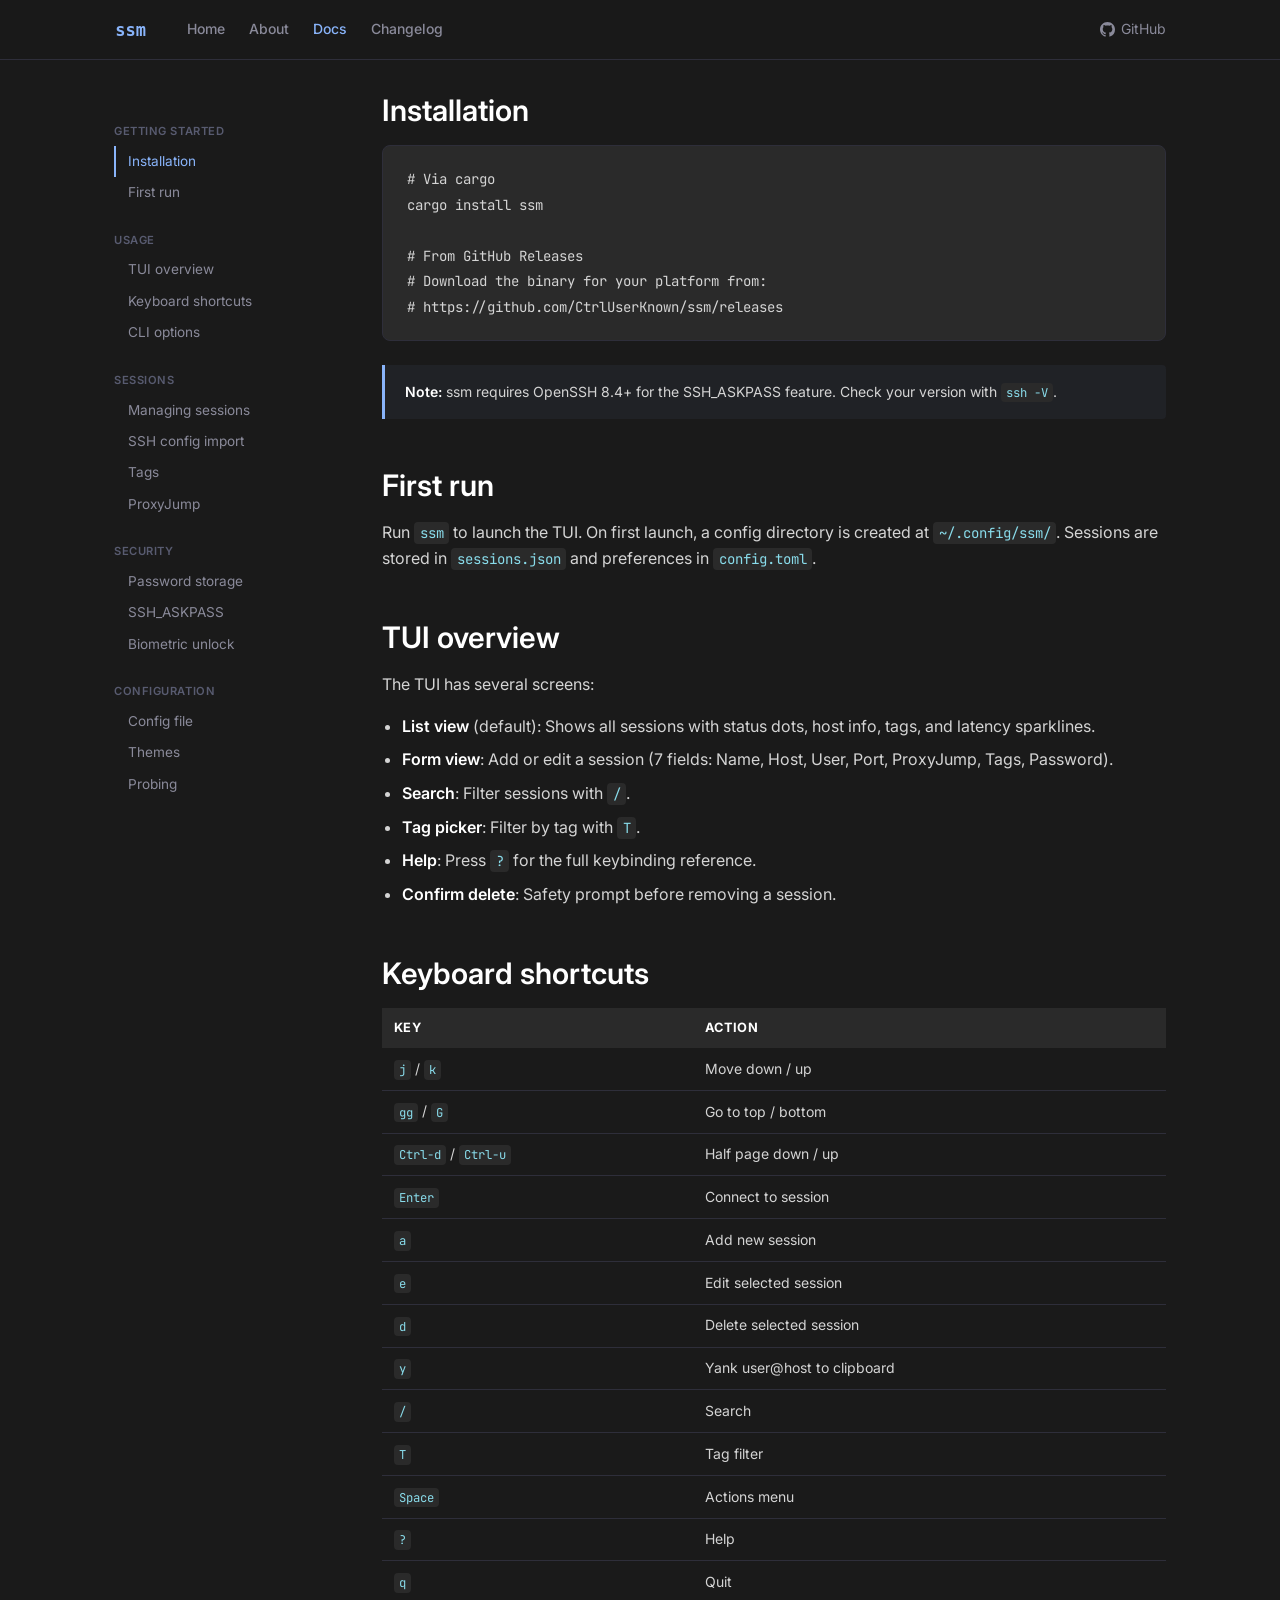
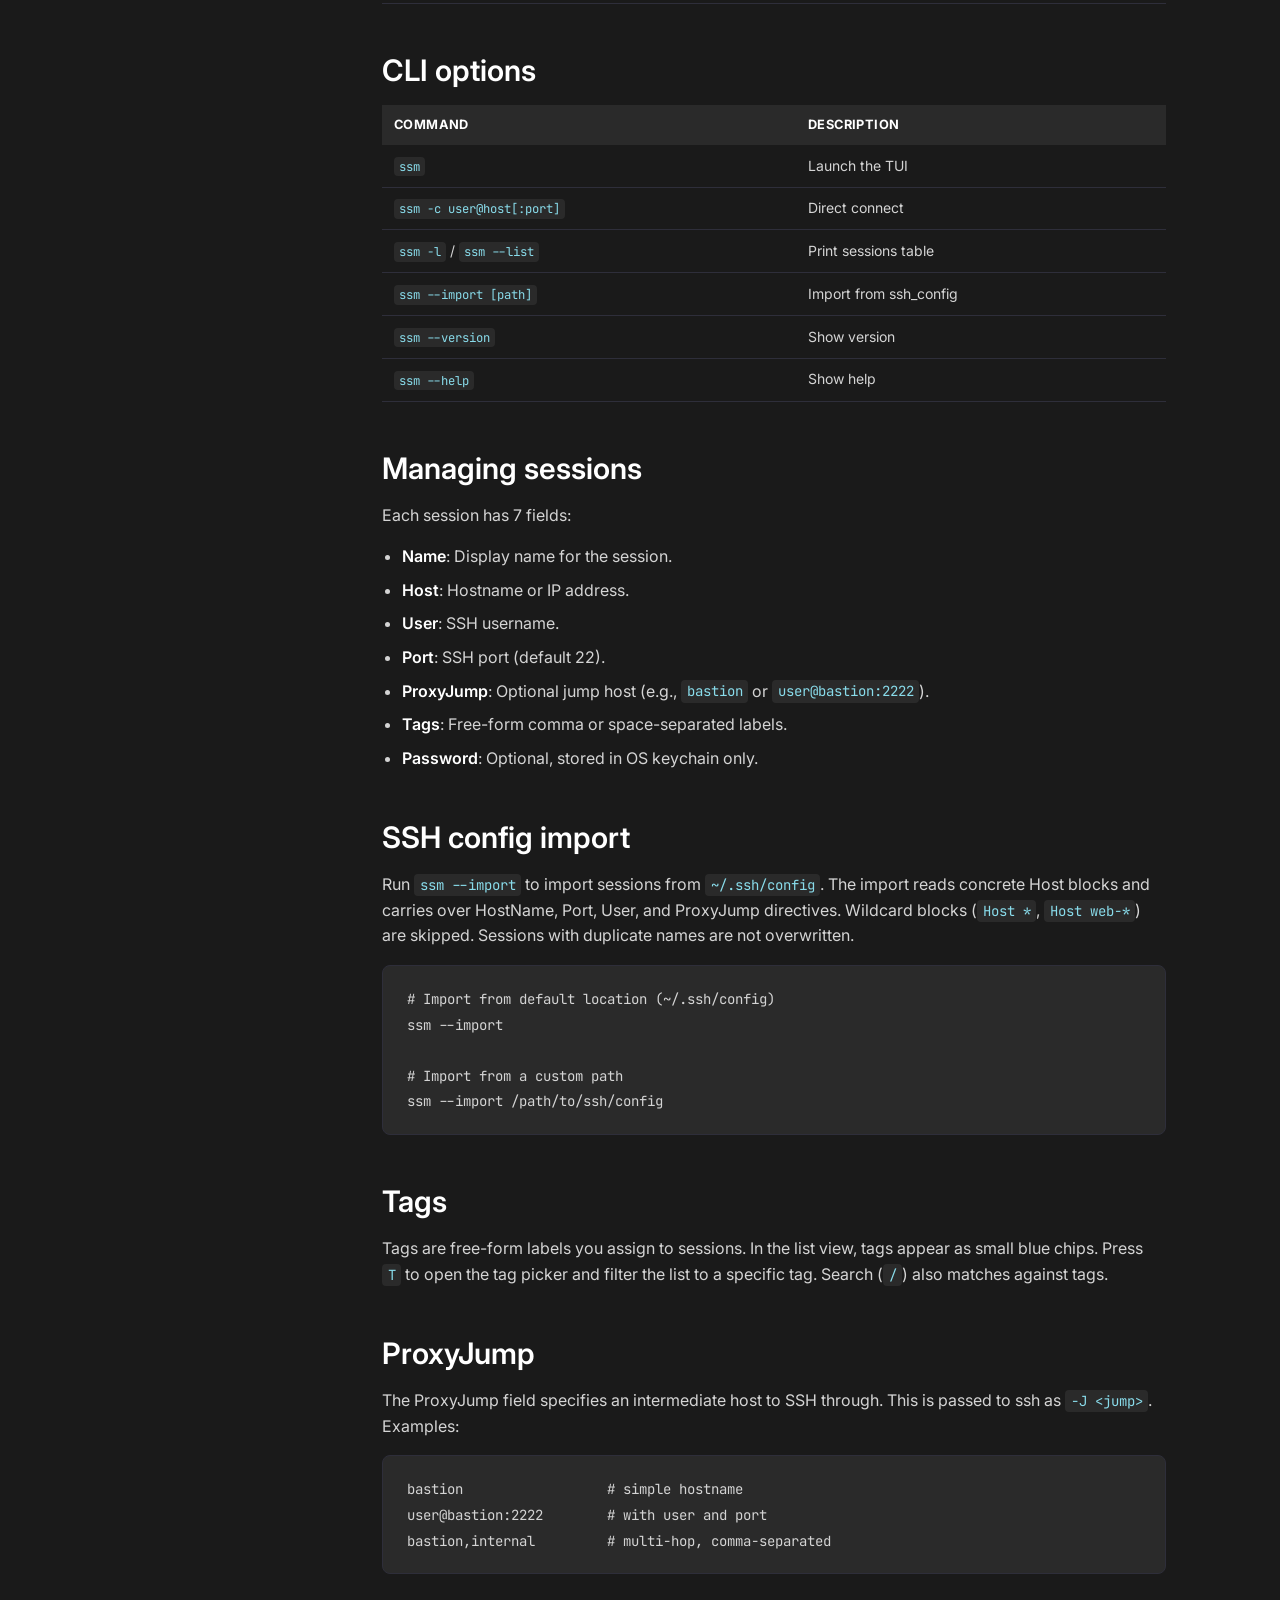
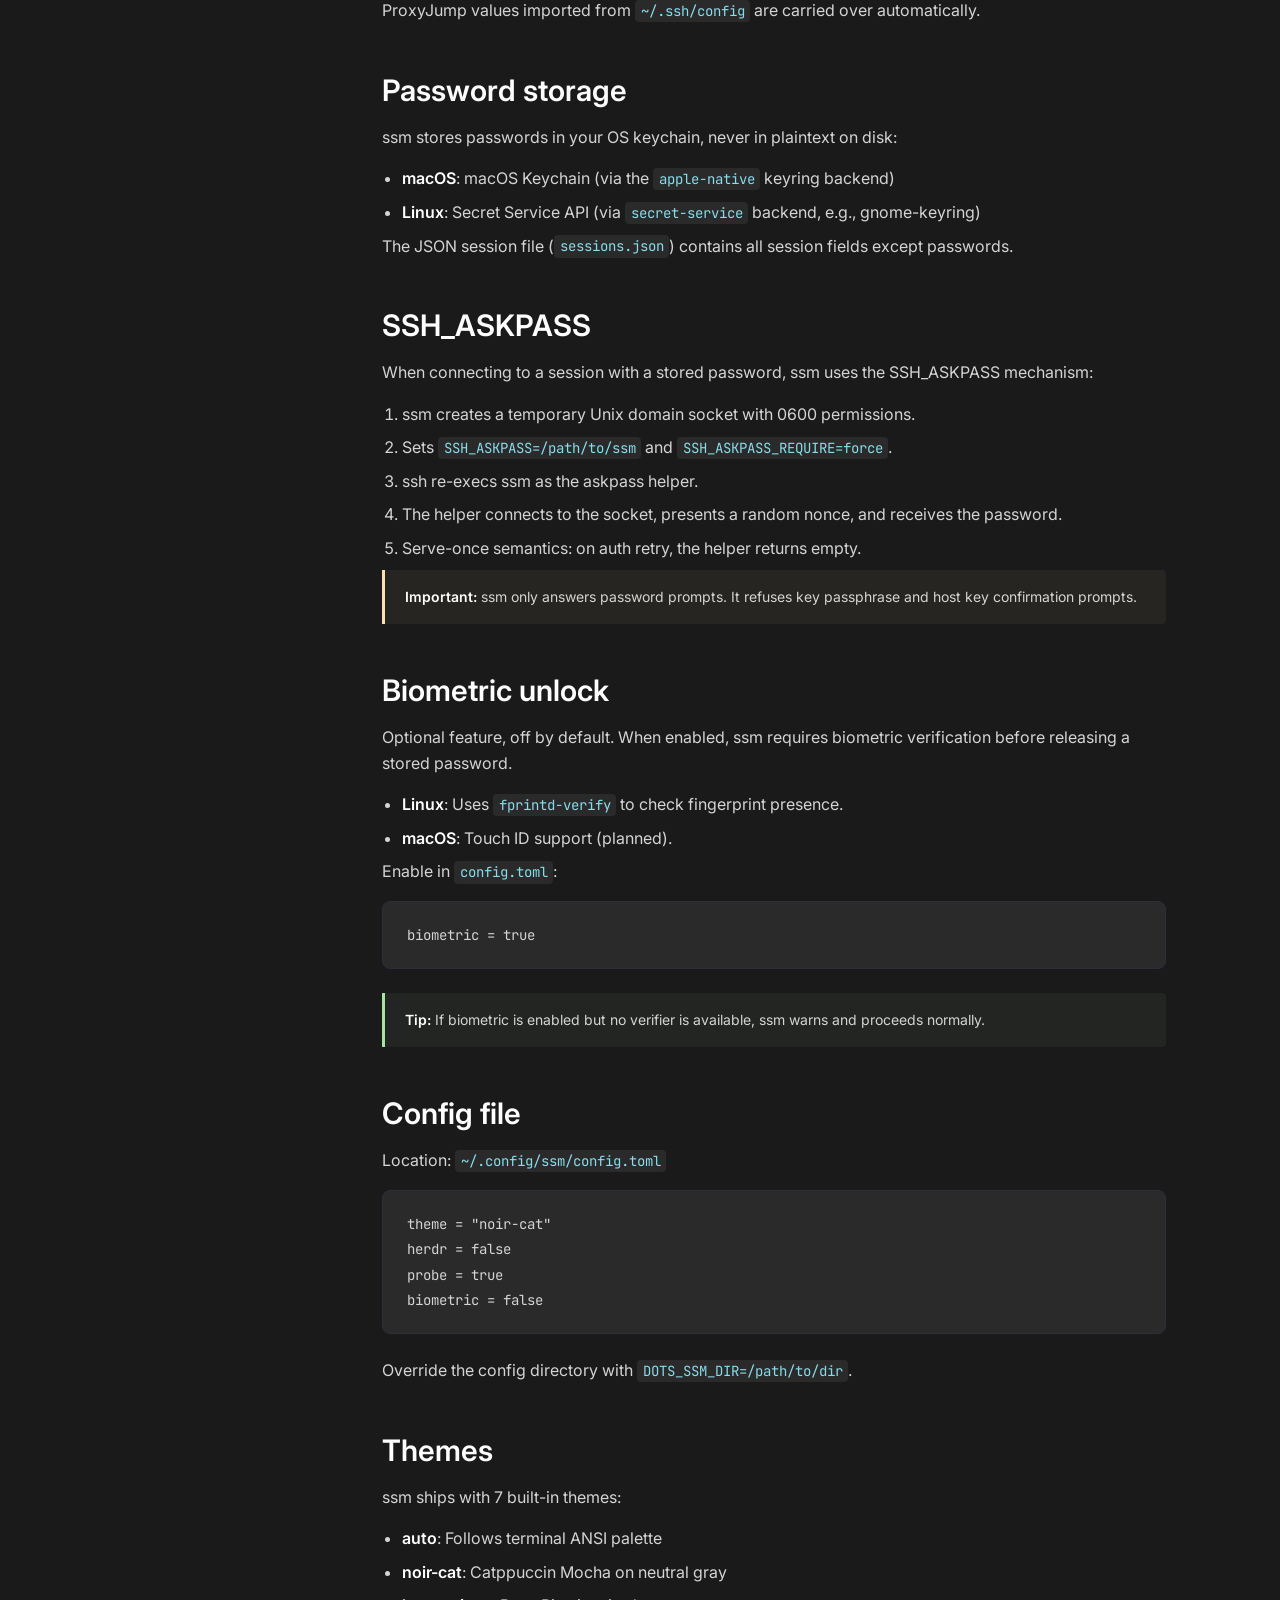
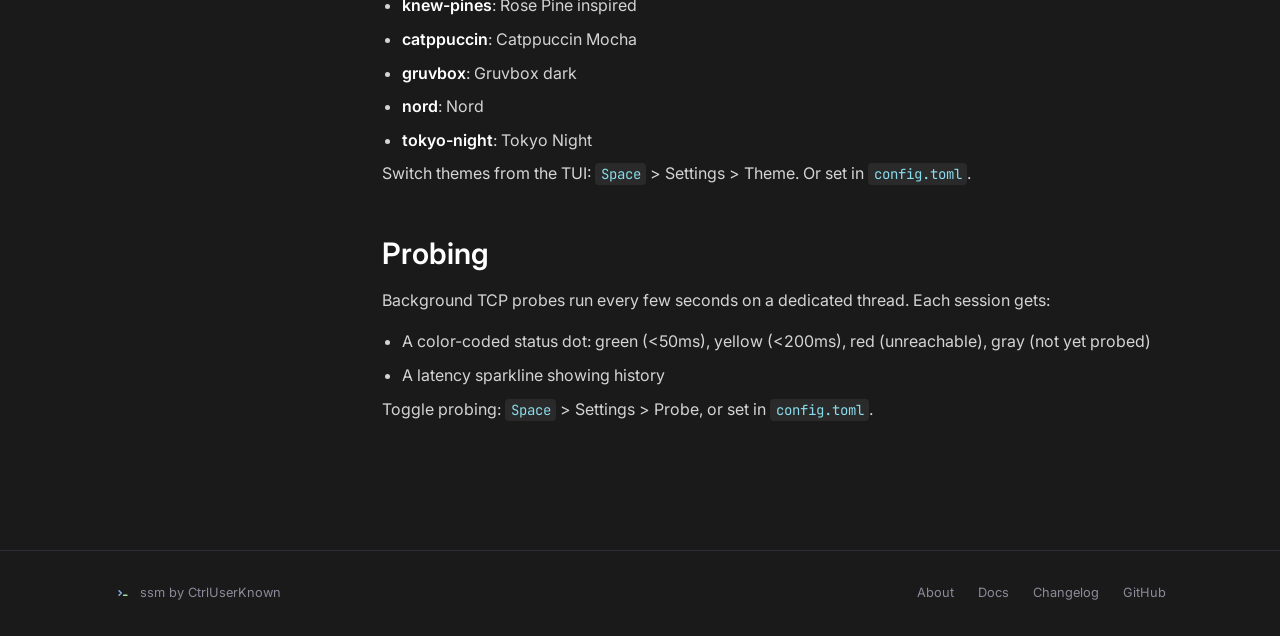
==== site/docs.html @ 3d053a4e "Add GitHub Pages site with interactive TUI demo - 4-page static site (landing, about, docs, changelo" ====
<!DOCTYPE html>
<html lang="en">
<head>
  <meta charset="UTF-8">
  <meta name="viewport" content="width=device-width, initial-scale=1.0">
  <title>Docs — ssm</title>
  <meta name="description" content="Documentation for ssm — a terminal UI for managing SSH sessions with secure password storage, live reachability probing, tags, and vim-style navigation.">
  <link rel="icon" href="img/svg/ssm_icon_color.svg" type="image/svg+xml">
  <meta name="theme-color" content="#1a1a1a">

  <meta property="og:type" content="website">
  <meta property="og:url" content="https://ctrluserknown.github.io/ssm/docs.html">
  <meta property="og:title" content="Docs — ssm">
  <meta property="og:description" content="Documentation for ssm — a terminal UI for managing SSH sessions with secure password storage, live reachability probing, tags, and vim-style navigation.">
  <meta property="og:image" content="https://ctrluserknown.github.io/ssm/img/svg/ssm_icon_color.svg">

  <meta name="twitter:card" content="summary">
  <meta name="twitter:url" content="https://ctrluserknown.github.io/ssm/docs.html">
  <meta name="twitter:title" content="Docs — ssm">
  <meta name="twitter:description" content="Documentation for ssm — a terminal UI for managing SSH sessions with secure password storage, live reachability probing, tags, and vim-style navigation.">
  <meta name="twitter:image" content="https://ctrluserknown.github.io/ssm/img/svg/ssm_icon_color.svg">

  <link rel="preconnect" href="https://fonts.googleapis.com">
  <link rel="preconnect" href="https://fonts.gstatic.com" crossorigin>
  <link rel="stylesheet" href="css/style.css">
</head>
<body>

  <nav class="nav" aria-label="Main navigation">
    <div class="nav__inner">
      <a href="index.html" class="nav__logo" aria-label="ssm home">
        <img src="img/svg/ssm_logo_color.svg" alt="ssm">
      </a>
      <button class="nav__toggle" aria-label="Toggle menu" aria-expanded="false">
        <span></span>
        <span></span>
        <span></span>
      </button>
      <div class="nav__menu">
        <div class="nav__links">
          <a href="index.html">Home</a>
          <a href="about.html">About</a>
          <a href="docs.html">Docs</a>
          <a href="changelog.html">Changelog</a>
        </div>
        <a class="nav__github" href="https://github.com/CtrlUserKnown/ssm" target="_blank" rel="noopener noreferrer" aria-label="GitHub repository">
          <svg viewBox="0 0 16 16" aria-hidden="true"><path d="M8 0C3.58 0 0 3.58 0 8c0 3.54 2.29 6.53 5.47 7.59.4.07.55-.17.55-.38 0-.19-.01-.82-.01-1.49-2.01.37-2.53-.49-2.69-.94-.09-.23-.48-.94-.82-1.13-.28-.15-.68-.52-.01-.53.63-.01 1.08.58 1.23.82.72 1.21 1.87.87 2.33.66.07-.52.28-.87.51-1.07-1.78-.2-3.64-.89-3.64-3.95 0-.87.31-1.59.82-2.15-.08-.2-.36-1.02.08-2.12 0 0 .67-.21 2.2.82.64-.18 1.32-.27 2-.27.68 0 1.36.09 2 .27 1.53-1.04 2.2-.82 2.2-.82.44 1.1.16 1.92.08 2.12.51.56.82 1.27.82 2.15 0 3.07-1.87 3.75-3.65 3.95.29.25.54.73.54 1.48 0 1.07-.01 1.93-.01 2.2 0 .21.15.46.55.38A8.013 8.013 0 0016 8c0-4.42-3.58-8-8-8z"></path></svg>
          GitHub
        </a>
      </div>
    </div>
  </nav>

  <main>
    <div class="container">
      <div class="docs-layout">
        <nav class="docs-sidebar" aria-label="Documentation navigation">
          <h4>Getting started</h4>
          <a href="#installation">Installation</a>
          <a href="#first-run">First run</a>

          <h4>Usage</h4>
          <a href="#tui">TUI overview</a>
          <a href="#keyboard">Keyboard shortcuts</a>
          <a href="#cli">CLI options</a>

          <h4>Sessions</h4>
          <a href="#managing">Managing sessions</a>
          <a href="#import">SSH config import</a>
          <a href="#tags">Tags</a>
          <a href="#proxyjump">ProxyJump</a>

          <h4>Security</h4>
          <a href="#passwords">Password storage</a>
          <a href="#askpass">SSH_ASKPASS</a>
          <a href="#biometric">Biometric unlock</a>

          <h4>Configuration</h4>
          <a href="#config-file">Config file</a>
          <a href="#themes">Themes</a>
          <a href="#probing">Probing</a>
        </nav>

        <div class="docs-content">

          <!-- ── Installation ──────────────────────────────── -->
          <section id="installation">
            <h2>Installation</h2>
            <pre><code># Via cargo
cargo install ssm

# From GitHub Releases
# Download the binary for your platform from:
# https://github.com/CtrlUserKnown/ssm/releases</code></pre>

            <div class="callout callout--info">
              <strong>Note:</strong> ssm requires OpenSSH 8.4+ for the SSH_ASKPASS feature. Check your version with <code>ssh -V</code>.
            </div>
          </section>

          <!-- ── First run ─────────────────────────────────── -->
          <section id="first-run">
            <h2>First run</h2>
            <p>Run <code>ssm</code> to launch the TUI. On first launch, a config directory is created at <code>~/.config/ssm/</code>. Sessions are stored in <code>sessions.json</code> and preferences in <code>config.toml</code>.</p>
          </section>

          <!-- ── TUI overview ──────────────────────────────── -->
          <section id="tui">
            <h2>TUI overview</h2>
            <p>The TUI has several screens:</p>
            <ul style="list-style: disc; padding-left: 1.25rem;">
              <li style="margin-bottom: 0.5rem;"><strong>List view</strong> (default): Shows all sessions with status dots, host info, tags, and latency sparklines.</li>
              <li style="margin-bottom: 0.5rem;"><strong>Form view</strong>: Add or edit a session (7 fields: Name, Host, User, Port, ProxyJump, Tags, Password).</li>
              <li style="margin-bottom: 0.5rem;"><strong>Search</strong>: Filter sessions with <code>/</code>.</li>
              <li style="margin-bottom: 0.5rem;"><strong>Tag picker</strong>: Filter by tag with <code>T</code>.</li>
              <li style="margin-bottom: 0.5rem;"><strong>Help</strong>: Press <code>?</code> for the full keybinding reference.</li>
              <li style="margin-bottom: 0.5rem;"><strong>Confirm delete</strong>: Safety prompt before removing a session.</li>
            </ul>
          </section>

          <!-- ── Keyboard shortcuts ─────────────────────────── -->
          <section id="keyboard">
            <h2>Keyboard shortcuts</h2>
            <table>
              <thead>
                <tr>
                  <th>Key</th>
                  <th>Action</th>
                </tr>
              </thead>
              <tbody>
                <tr><td><code>j</code> / <code>k</code></td><td>Move down / up</td></tr>
                <tr><td><code>gg</code> / <code>G</code></td><td>Go to top / bottom</td></tr>
                <tr><td><code>Ctrl-d</code> / <code>Ctrl-u</code></td><td>Half page down / up</td></tr>
                <tr><td><code>Enter</code></td><td>Connect to session</td></tr>
                <tr><td><code>a</code></td><td>Add new session</td></tr>
                <tr><td><code>e</code></td><td>Edit selected session</td></tr>
                <tr><td><code>d</code></td><td>Delete selected session</td></tr>
                <tr><td><code>y</code></td><td>Yank user@host to clipboard</td></tr>
                <tr><td><code>/</code></td><td>Search</td></tr>
                <tr><td><code>T</code></td><td>Tag filter</td></tr>
                <tr><td><code>Space</code></td><td>Actions menu</td></tr>
                <tr><td><code>?</code></td><td>Help</td></tr>
                <tr><td><code>q</code></td><td>Quit</td></tr>
              </tbody>
            </table>
          </section>

          <!-- ── CLI options ────────────────────────────────── -->
          <section id="cli">
            <h2>CLI options</h2>
            <table>
              <thead>
                <tr>
                  <th>Command</th>
                  <th>Description</th>
                </tr>
              </thead>
              <tbody>
                <tr><td><code>ssm</code></td><td>Launch the TUI</td></tr>
                <tr><td><code>ssm -c user@host[:port]</code></td><td>Direct connect</td></tr>
                <tr><td><code>ssm -l</code> / <code>ssm --list</code></td><td>Print sessions table</td></tr>
                <tr><td><code>ssm --import [path]</code></td><td>Import from ssh_config</td></tr>
                <tr><td><code>ssm --version</code></td><td>Show version</td></tr>
                <tr><td><code>ssm --help</code></td><td>Show help</td></tr>
              </tbody>
            </table>
          </section>

          <!-- ── Managing sessions ──────────────────────────── -->
          <section id="managing">
            <h2>Managing sessions</h2>
            <p>Each session has 7 fields:</p>
            <ul style="list-style: disc; padding-left: 1.25rem;">
              <li style="margin-bottom: 0.5rem;"><strong>Name</strong>: Display name for the session.</li>
              <li style="margin-bottom: 0.5rem;"><strong>Host</strong>: Hostname or IP address.</li>
              <li style="margin-bottom: 0.5rem;"><strong>User</strong>: SSH username.</li>
              <li style="margin-bottom: 0.5rem;"><strong>Port</strong>: SSH port (default 22).</li>
              <li style="margin-bottom: 0.5rem;"><strong>ProxyJump</strong>: Optional jump host (e.g., <code>bastion</code> or <code>user@bastion:2222</code>).</li>
              <li style="margin-bottom: 0.5rem;"><strong>Tags</strong>: Free-form comma or space-separated labels.</li>
              <li style="margin-bottom: 0.5rem;"><strong>Password</strong>: Optional, stored in OS keychain only.</li>
            </ul>
          </section>

          <!-- ── SSH config import ──────────────────────────── -->
          <section id="import">
            <h2>SSH config import</h2>
            <p>Run <code>ssm --import</code> to import sessions from <code>~/.ssh/config</code>. The import reads concrete Host blocks and carries over HostName, Port, User, and ProxyJump directives. Wildcard blocks (<code>Host *</code>, <code>Host web-*</code>) are skipped. Sessions with duplicate names are not overwritten.</p>
            <pre><code># Import from default location (~/.ssh/config)
ssm --import

# Import from a custom path
ssm --import /path/to/ssh/config</code></pre>
          </section>

          <!-- ── Tags ───────────────────────────────────────── -->
          <section id="tags">
            <h2>Tags</h2>
            <p>Tags are free-form labels you assign to sessions. In the list view, tags appear as small blue chips. Press <code>T</code> to open the tag picker and filter the list to a specific tag. Search (<code>/</code>) also matches against tags.</p>
          </section>

          <!-- ── ProxyJump ──────────────────────────────────── -->
          <section id="proxyjump">
            <h2>ProxyJump</h2>
            <p>The ProxyJump field specifies an intermediate host to SSH through. This is passed to ssh as <code>-J &lt;jump&gt;</code>. Examples:</p>
            <pre><code>bastion                  # simple hostname
user@bastion:2222        # with user and port
bastion,internal         # multi-hop, comma-separated</code></pre>
            <p>ProxyJump values imported from <code>~/.ssh/config</code> are carried over automatically.</p>
          </section>

          <!-- ── Password storage ───────────────────────────── -->
          <section id="passwords">
            <h2>Password storage</h2>
            <p>ssm stores passwords in your OS keychain, never in plaintext on disk:</p>
            <ul style="list-style: disc; padding-left: 1.25rem;">
              <li style="margin-bottom: 0.5rem;"><strong>macOS</strong>: macOS Keychain (via the <code>apple-native</code> keyring backend)</li>
              <li style="margin-bottom: 0.5rem;"><strong>Linux</strong>: Secret Service API (via <code>secret-service</code> backend, e.g., gnome-keyring)</li>
            </ul>
            <p>The JSON session file (<code>sessions.json</code>) contains all session fields except passwords.</p>
          </section>

          <!-- ── SSH_ASKPASS ────────────────────────────────── -->
          <section id="askpass">
            <h2>SSH_ASKPASS</h2>
            <p>When connecting to a session with a stored password, ssm uses the SSH_ASKPASS mechanism:</p>
            <ol style="list-style: decimal; padding-left: 1.25rem;">
              <li style="margin-bottom: 0.5rem;">ssm creates a temporary Unix domain socket with 0600 permissions.</li>
              <li style="margin-bottom: 0.5rem;">Sets <code>SSH_ASKPASS=/path/to/ssm</code> and <code>SSH_ASKPASS_REQUIRE=force</code>.</li>
              <li style="margin-bottom: 0.5rem;">ssh re-execs ssm as the askpass helper.</li>
              <li style="margin-bottom: 0.5rem;">The helper connects to the socket, presents a random nonce, and receives the password.</li>
              <li style="margin-bottom: 0.5rem;">Serve-once semantics: on auth retry, the helper returns empty.</li>
            </ol>
            <div class="callout callout--warn">
              <strong>Important:</strong> ssm only answers password prompts. It refuses key passphrase and host key confirmation prompts.
            </div>
          </section>

          <!-- ── Biometric unlock ───────────────────────────── -->
          <section id="biometric">
            <h2>Biometric unlock</h2>
            <p>Optional feature, off by default. When enabled, ssm requires biometric verification before releasing a stored password.</p>
            <ul style="list-style: disc; padding-left: 1.25rem;">
              <li style="margin-bottom: 0.5rem;"><strong>Linux</strong>: Uses <code>fprintd-verify</code> to check fingerprint presence.</li>
              <li style="margin-bottom: 0.5rem;"><strong>macOS</strong>: Touch ID support (planned).</li>
            </ul>
            <p>Enable in <code>config.toml</code>:</p>
            <pre><code>biometric = true</code></pre>
            <div class="callout callout--tip">
              <strong>Tip:</strong> If biometric is enabled but no verifier is available, ssm warns and proceeds normally.
            </div>
          </section>

          <!-- ── Config file ────────────────────────────────── -->
          <section id="config-file">
            <h2>Config file</h2>
            <p>Location: <code>~/.config/ssm/config.toml</code></p>
            <pre><code>theme = "noir-cat"
herdr = false
probe = true
biometric = false</code></pre>
            <p>Override the config directory with <code>DOTS_SSM_DIR=/path/to/dir</code>.</p>
          </section>

          <!-- ── Themes ─────────────────────────────────────── -->
          <section id="themes">
            <h2>Themes</h2>
            <p>ssm ships with 7 built-in themes:</p>
            <ul style="list-style: disc; padding-left: 1.25rem;">
              <li style="margin-bottom: 0.5rem;"><strong>auto</strong>: Follows terminal ANSI palette</li>
              <li style="margin-bottom: 0.5rem;"><strong>noir-cat</strong>: Catppuccin Mocha on neutral gray</li>
              <li style="margin-bottom: 0.5rem;"><strong>knew-pines</strong>: Rose Pine inspired</li>
              <li style="margin-bottom: 0.5rem;"><strong>catppuccin</strong>: Catppuccin Mocha</li>
              <li style="margin-bottom: 0.5rem;"><strong>gruvbox</strong>: Gruvbox dark</li>
              <li style="margin-bottom: 0.5rem;"><strong>nord</strong>: Nord</li>
              <li style="margin-bottom: 0.5rem;"><strong>tokyo-night</strong>: Tokyo Night</li>
            </ul>
            <p>Switch themes from the TUI: <code>Space</code> &gt; Settings &gt; Theme. Or set in <code>config.toml</code>.</p>
          </section>

          <!-- ── Probing ────────────────────────────────────── -->
          <section id="probing">
            <h2>Probing</h2>
            <p>Background TCP probes run every few seconds on a dedicated thread. Each session gets:</p>
            <ul style="list-style: disc; padding-left: 1.25rem;">
              <li style="margin-bottom: 0.5rem;">A color-coded status dot: green (&lt;50ms), yellow (&lt;200ms), red (unreachable), gray (not yet probed)</li>
              <li style="margin-bottom: 0.5rem;">A latency sparkline showing history</li>
            </ul>
            <p>Toggle probing: <code>Space</code> &gt; Settings &gt; Probe, or set in <code>config.toml</code>.</p>
          </section>

        </div>
      </div>
    </div>
  </main>

  <footer class="footer" aria-label="Site footer">
    <div class="container">
      <div class="footer__inner">
        <div class="footer__brand">
          <img src="img/svg/ssm_icon_color.svg" alt="" width="18" height="18" aria-hidden="true">
          <span class="footer__copy">ssm by CtrlUserKnown</span>
        </div>
        <nav class="footer__nav" aria-label="Footer navigation">
          <a href="about.html">About</a>
          <a href="docs.html">Docs</a>
          <a href="changelog.html">Changelog</a>
          <a href="https://github.com/CtrlUserKnown/ssm" target="_blank" rel="noopener noreferrer">GitHub</a>
        </nav>
      </div>
    </div>
  </footer>

  <script src="js/nav.js"></script>
  <script src="js/docs.js"></script>
</body>
</html>
---- site/css/style.css ----
/* ============================================================
   SSM – SSH Session Manager
   noir-cat theme · GitHub Pages
   ============================================================ */

@import url("https://fonts.googleapis.com/css2?family=Inter:wght@300;400;500;600;700&family=JetBrains+Mono:wght@400;500&display=swap");

/* ── Custom Properties ────────────────────────────────────── */

:root {
  --bg:            #1a1a1a;
  --bg-surface:    #212121;
  --bg-overlay:    #2a2a2a;
  --bg-selection:  #313244;
  --fg:            #d4d4d4;
  --fg-muted:      #8a8a9a;
  --fg-subtle:     #585b70;
  --border:        #2e2e3a;
  --blue:   #89b4fa;
  --purple: #cba6f7;
  --green:  #a6e3a1;
  --red:    #f38ba8;
  --yellow: #f9e2af;
  --cyan:   #89dceb;
  --accent: var(--blue);
  --nav-height:    60px;
  --container-max: 1100px;
  --radius:        8px;
  --radius-sm:     4px;
  --transition:    0.18s ease;
}

/* ── Reset & Base ─────────────────────────────────────────── */

*,
*::before,
*::after {
  box-sizing: border-box;
  margin: 0;
  padding: 0;
}

html {
  scroll-behavior: smooth;
  font-size: 16px;
}

body {
  font-family: "Inter", system-ui, -apple-system, sans-serif;
  background: var(--bg);
  color: var(--fg);
  line-height: 1.6;
  -webkit-font-smoothing: antialiased;
  -moz-osx-font-smoothing: grayscale;
}

a {
  color: var(--accent);
  text-decoration: none;
  transition: opacity var(--transition);
}

a:hover {
  opacity: 0.85;
}

img {
  max-width: 100%;
  display: block;
}

ul,
ol {
  list-style: none;
}

button {
  font-family: inherit;
  font-size: inherit;
  cursor: pointer;
  border: none;
  background: none;
}

input,
textarea {
  font-family: inherit;
  font-size: inherit;
}

::selection {
  background: var(--bg-selection);
}

/* ── Typography ───────────────────────────────────────────── */

h1, h2, h3, h4, h5, h6 {
  color: #fff;
  line-height: 1.25;
  font-weight: 600;
}

h1 {
  font-size: clamp(1.75rem, 4vw, 2.6rem);
}

h2 {
  font-size: clamp(1.35rem, 3vw, 1.85rem);
}

h3 {
  font-size: clamp(1.05rem, 2vw, 1.3rem);
}

h4 {
  font-size: 1.05rem;
}

p {
  color: var(--fg);
  margin-bottom: 1rem;
}

strong {
  color: #fff;
  font-weight: 600;
}

code,
kbd,
pre {
  font-family: "JetBrains Mono", ui-monospace, monospace;
}

code {
  background: var(--bg-overlay);
  color: var(--cyan);
  padding: 0.15em 0.4em;
  border-radius: var(--radius-sm);
  font-size: 0.875em;
}

pre {
  background: var(--bg-overlay);
  border: 1px solid var(--border);
  border-radius: var(--radius);
  padding: 1.25rem 1.5rem;
  overflow-x: auto;
  margin-bottom: 1.5rem;
}

pre code {
  background: none;
  padding: 0;
  color: var(--fg);
  font-size: 0.875rem;
  line-height: 1.75;
}

/* ── Layout ───────────────────────────────────────────────── */

.container {
  max-width: var(--container-max);
  margin: 0 auto;
  padding: 0 1.5rem;
}

.section {
  padding: 5rem 0;
}

.section-sm {
  padding: 3rem 0;
}

.divider {
  border-top: 1px solid var(--border);
  margin: 0;
}

/* ── Navigation ───────────────────────────────────────────── */

.nav {
  position: fixed;
  top: 0;
  left: 0;
  width: 100%;
  height: var(--nav-height);
  background: rgba(26, 26, 26, 0.9);
  backdrop-filter: blur(14px);
  -webkit-backdrop-filter: blur(14px);
  border-bottom: 1px solid var(--border);
  z-index: 200;
  display: flex;
  align-items: center;
}

.nav__inner {
  width: 100%;
  max-width: var(--container-max);
  margin: 0 auto;
  padding: 0 1.5rem;
  display: flex;
  justify-content: space-between;
  align-items: center;
}

.nav__logo img {
  height: 26px;
}

.nav__toggle {
  display: none;
  flex-direction: column;
  gap: 5px;
  background: none;
  border: none;
  cursor: pointer;
  padding: 8px;
}

.nav__toggle span {
  display: block;
  width: 20px;
  height: 2px;
  background: var(--fg);
  border-radius: 1px;
  transition: var(--transition);
}

.nav__menu {
  display: flex;
  justify-content: space-between;
  align-items: center;
  width: 100%;
}

.nav__links {
  display: flex;
  flex-direction: row;
  gap: 1.5rem;
  align-items: center;
}

.nav__links a {
  color: var(--fg-muted);
  font-size: 0.875rem;
  font-weight: 500;
  transition: color var(--transition);
  text-decoration: none;
}

.nav__links a:hover {
  color: var(--fg);
  opacity: 1;
}

.nav__links a.active {
  color: var(--blue);
}

.nav__github {
  display: flex;
  align-items: center;
  gap: 0.4rem;
  color: var(--fg-muted);
  font-size: 0.875rem;
  text-decoration: none;
  transition: color var(--transition);
}

.nav__github:hover {
  color: var(--fg);
  opacity: 1;
}

.nav__github svg {
  width: 15px;
  height: 15px;
  fill: currentColor;
}

/* ── Hero ─────────────────────────────────────────────────── */

.hero {
  padding-top: calc(var(--nav-height) + 4rem);
  padding-bottom: 5rem;
}

.hero__content {
  display: grid;
  grid-template-columns: 1fr 1fr;
  gap: 3rem;
  align-items: center;
}

.hero__left {
  /* left column */
}

.hero__eyebrow {
  display: flex;
  align-items: center;
  gap: 0.5rem;
  font-size: 0.8rem;
  color: var(--fg-muted);
  text-transform: uppercase;
  letter-spacing: 0.08em;
  margin-bottom: 1rem;
  font-weight: 500;
}

.hero__eyebrow .dot {
  width: 8px;
  height: 8px;
  border-radius: 50%;
  background: var(--green);
  animation: pulse 2s infinite;
}

.hero__title {
  margin-bottom: 1rem;
}

.hero__lede {
  font-size: 1.1rem;
  color: var(--fg-muted);
  max-width: 480px;
  margin-bottom: 2rem;
  line-height: 1.6;
}

.hero__lede strong {
  color: var(--fg);
}

.hero__actions {
  display: flex;
  gap: 0.75rem;
  flex-wrap: wrap;
}

.hero__install {
  display: flex;
  align-items: center;
  background: var(--bg-overlay);
  border: 1px solid var(--border);
  border-radius: var(--radius);
  padding: 0.5rem 0.75rem;
  margin-top: 1.5rem;
  max-width: 100%;
}

.hero__install-prompt {
  color: var(--green);
  font-family: "JetBrains Mono", monospace;
  margin-right: 0.5rem;
  font-size: 0.875rem;
  flex-shrink: 0;
}

.hero__install code {
  background: none;
  color: var(--fg);
  font-size: 0.8rem;
  white-space: nowrap;
  overflow: hidden;
  text-overflow: ellipsis;
}

.hero__install-copy {
  background: transparent;
  border: 1px solid var(--border);
  color: var(--fg-muted);
  border-radius: var(--radius-sm);
  padding: 0.25rem 0.6rem;
  font-size: 0.75rem;
  cursor: pointer;
  margin-left: 0.5rem;
  flex-shrink: 0;
  transition: color var(--transition), border-color var(--transition);
}

.hero__install-copy:hover {
  color: var(--fg);
  border-color: var(--fg-subtle);
}

.hero__right {
  /* right column – TUI demo */
}

/* ── Buttons ──────────────────────────────────────────────── */

.btn {
  display: inline-flex;
  align-items: center;
  justify-content: center;
  padding: 0.6rem 1.25rem;
  border-radius: var(--radius);
  font-size: 0.9rem;
  font-weight: 500;
  transition: opacity var(--transition), border-color var(--transition), color var(--transition);
  cursor: pointer;
  text-decoration: none;
  border: none;
}

.btn-primary {
  background: var(--blue);
  color: #0a0e17;
  border: none;
}

.btn-primary:hover {
  opacity: 0.9;
  color: #0a0e17;
}

.btn-secondary {
  background: transparent;
  color: var(--fg);
  border: 1px solid var(--border);
}

.btn-secondary:hover {
  border-color: var(--fg-subtle);
  color: #fff;
}

/* ── Feature Cards ────────────────────────────────────────── */

.section-heading {
  font-size: clamp(1.35rem, 3vw, 1.85rem);
  color: #fff;
  margin-bottom: 0.5rem;
}

.section-sub {
  color: var(--fg-muted);
  margin-bottom: 2.5rem;
}

.grid-3 {
  display: grid;
  grid-template-columns: repeat(3, 1fr);
  gap: 1.25rem;
}

.card {
  background: var(--bg-surface);
  border: 1px solid var(--border);
  border-radius: var(--radius);
  padding: 1.5rem;
  transition: border-color var(--transition), background var(--transition);
}

.card:hover {
  border-color: var(--fg-subtle);
  background: #242424;
}

.card__icon {
  width: 38px;
  height: 38px;
  border-radius: 7px;
  display: flex;
  align-items: center;
  justify-content: center;
  margin-bottom: 1rem;
  font-size: 1.1rem;
}

.card__icon--blue {
  background: rgba(137, 180, 250, 0.1);
  color: var(--blue);
}

.card__icon--purple {
  background: rgba(203, 166, 247, 0.1);
  color: var(--purple);
}

.card__icon--green {
  background: rgba(166, 227, 161, 0.1);
  color: var(--green);
}

.card__icon--yellow {
  background: rgba(249, 226, 175, 0.1);
  color: var(--yellow);
}

.card__icon--cyan {
  background: rgba(137, 222, 235, 0.1);
  color: var(--cyan);
}

.card__icon--red {
  background: rgba(243, 139, 168, 0.1);
  color: var(--red);
}

.card h3 {
  font-size: 1.05rem;
  margin-bottom: 0.5rem;
}

.card p {
  font-size: 0.875rem;
  color: var(--fg-muted);
  margin-bottom: 0;
}

/* ── Tool Stack ───────────────────────────────────────────── */

.tool-list {
  border-top: 1px solid var(--border);
}

.tool-item {
  display: flex;
  justify-content: space-between;
  align-items: center;
  padding: 1rem 0;
  border-bottom: 1px solid var(--border);
}

.tool-name {
  font-family: "JetBrains Mono", monospace;
  font-size: 0.9rem;
  color: #fff;
  font-weight: 500;
}

.tool-desc {
  font-size: 0.85rem;
  color: var(--fg-muted);
}

/* ── CTA ──────────────────────────────────────────────────── */

.cta-block {
  text-align: center;
  padding: 3rem 0;
}

.cta-block h2 {
  margin-bottom: 0.5rem;
}

.cta-block p {
  color: var(--fg-muted);
  margin-bottom: 1.5rem;
}

/* ── Footer ───────────────────────────────────────────────── */

.footer {
  border-top: 1px solid var(--border);
  padding: 2rem 0;
}

.footer__inner {
  display: flex;
  justify-content: space-between;
  align-items: center;
}

.footer__brand {
  display: flex;
  align-items: center;
  gap: 0.5rem;
}

.footer__copy {
  font-size: 0.8rem;
  color: var(--fg-muted);
}

.footer__nav {
  display: flex;
  gap: 1.5rem;
}

.footer__nav a {
  font-size: 0.8rem;
  color: var(--fg-muted);
  text-decoration: none;
  transition: color var(--transition);
}

.footer__nav a:hover {
  color: var(--fg);
}

/* ── About Page ───────────────────────────────────────────── */

.page-header {
  padding: 5rem 0 3rem;
}

.page-header h1 {
  margin-bottom: 0.5rem;
}

.page-header .lead {
  color: var(--fg-muted);
  font-size: 1.1rem;
}

.about-grid {
  display: grid;
  grid-template-columns: 1fr 340px;
  gap: 3rem;
  padding-bottom: 5rem;
}

.about-main h2 {
  margin-top: 2.5rem;
  margin-bottom: 0.75rem;
}

.about-main h2:first-child {
  margin-top: 0;
}

.about-main p {
  margin-bottom: 1rem;
}

.about-aside {
  display: flex;
  flex-direction: column;
  gap: 1.25rem;
}

.aside-card {
  background: var(--bg-surface);
  border: 1px solid var(--border);
  border-radius: var(--radius);
  padding: 1.25rem;
}

.aside-card h4 {
  font-size: 0.8rem;
  text-transform: uppercase;
  letter-spacing: 0.05em;
  color: var(--fg-subtle);
  margin-bottom: 0.75rem;
}

.aside-card p {
  font-size: 0.875rem;
  margin-bottom: 0;
}

.aside-links {
  display: flex;
  flex-direction: column;
  gap: 0.5rem;
}

.aside-links a {
  display: flex;
  align-items: center;
  gap: 0.4rem;
  font-size: 0.875rem;
  color: var(--fg-muted);
  text-decoration: none;
  transition: color var(--transition);
}

.aside-links a:hover {
  color: var(--fg);
}

/* ── Docs Page ────────────────────────────────────────────── */

.docs-layout {
  display: grid;
  grid-template-columns: 220px 1fr;
  gap: 3rem;
  padding-top: var(--nav-height);
  min-height: 100vh;
}

.docs-sidebar {
  position: sticky;
  top: calc(var(--nav-height) + 2rem);
  align-self: start;
  padding: 2rem 0;
}

.docs-sidebar h4 {
  font-size: 0.7rem;
  text-transform: uppercase;
  letter-spacing: 0.05em;
  color: var(--fg-subtle);
  margin-bottom: 0.5rem;
  margin-top: 1.5rem;
}

.docs-sidebar h4:first-child {
  margin-top: 0;
}

.docs-sidebar a {
  display: block;
  font-size: 0.85rem;
  color: var(--fg-muted);
  padding: 0.3rem 0;
  border-left: 2px solid transparent;
  padding-left: 0.75rem;
  text-decoration: none;
  transition: color var(--transition);
}

.docs-sidebar a:hover {
  color: var(--fg);
}

.docs-sidebar a.active {
  color: var(--blue);
  border-left-color: var(--blue);
}

.docs-content {
  padding: 2rem 0 5rem;
}

.docs-content section {
  margin-bottom: 3rem;
}

.docs-content section h2 {
  margin-bottom: 1rem;
  scroll-margin-top: calc(var(--nav-height) + 1.5rem);
}

.docs-content section h3 {
  margin-top: 1.5rem;
  margin-bottom: 0.75rem;
}

.docs-content table {
  width: 100%;
  border-collapse: collapse;
  margin-bottom: 1.5rem;
}

.docs-content table th {
  background: var(--bg-overlay);
  color: #fff;
  text-align: left;
  padding: 0.6rem 0.75rem;
  font-size: 0.8rem;
  text-transform: uppercase;
  letter-spacing: 0.03em;
}

.docs-content table td {
  padding: 0.6rem 0.75rem;
  border-bottom: 1px solid var(--border);
  font-size: 0.875rem;
}

.docs-content table tr:hover td {
  background: rgba(255, 255, 255, 0.02);
}

/* ── Callouts ─────────────────────────────────────────────── */

.callout {
  border-left: 3px solid;
  border-radius: 0 var(--radius-sm) var(--radius-sm) 0;
  padding: 1rem 1.25rem;
  margin-bottom: 1.5rem;
  font-size: 0.875rem;
}

.callout--info {
  border-color: var(--blue);
  background: rgba(137, 180, 250, 0.05);
}

.callout--tip {
  border-color: var(--green);
  background: rgba(166, 227, 161, 0.05);
}

.callout--warn {
  border-color: var(--yellow);
  background: rgba(249, 226, 175, 0.05);
}

/* ── Changelog Page ───────────────────────────────────────── */

.changelog-loading {
  text-align: center;
  padding: 5rem 0;
  color: var(--fg-muted);
}

.changelog-entry {
  margin-bottom: 3rem;
}

.changelog-version {
  display: flex;
  align-items: center;
  gap: 0.75rem;
  margin-bottom: 1rem;
}

.changelog-version h2 {
  font-size: 1.5rem;
}

.changelog-date {
  font-size: 0.875rem;
  color: var(--fg-muted);
}

.changelog-section {
  margin-bottom: 1.5rem;
}

.changelog-section h3 {
  font-size: 1rem;
  margin-bottom: 0.5rem;
}

.changelog-section ul {
  padding-left: 1.25rem;
  list-style: disc;
}

.changelog-section li {
  font-size: 0.9rem;
  color: var(--fg);
  margin-bottom: 0.4rem;
  line-height: 1.5;
}

.changelog-badge {
  display: inline-block;
  font-size: 0.7rem;
  font-weight: 600;
  text-transform: uppercase;
  letter-spacing: 0.03em;
  padding: 0.15rem 0.5rem;
  border-radius: 99px;
}

.changelog-badge--added {
  background: rgba(166, 227, 161, 0.14);
  color: var(--green);
}

.changelog-badge--changed {
  background: rgba(137, 180, 250, 0.14);
  color: var(--blue);
}

.changelog-badge--fixed {
  background: rgba(249, 226, 175, 0.14);
  color: var(--yellow);
}

.changelog-badge--removed {
  background: rgba(243, 139, 168, 0.14);
  color: var(--red);
}

.changelog-badge--security {
  background: rgba(203, 166, 247, 0.14);
  color: var(--purple);
}

/* ── Interactive TUI Demo ─────────────────────────────────── */

.tui-demo {
  position: relative;
  border-radius: 10px;
  overflow: hidden;
  box-shadow: 0 24px 64px rgba(0, 0, 0, 0.55);
  border: 1px solid var(--border);
}

.tui-demo__bar {
  display: flex;
  align-items: center;
  height: 36px;
  padding: 0 12px;
  background: #0e0e0e;
  border-bottom: 1px solid var(--border);
}

.tui-demo__dots {
  display: flex;
  gap: 6px;
  margin-right: auto;
}

.tui-demo__dot {
  width: 12px;
  height: 12px;
  border-radius: 50%;
}

.tui-demo__dot--red {
  background: #f38ba8;
}

.tui-demo__dot--yellow {
  background: #f9e2af;
}

.tui-demo__dot--green {
  background: #a6e3a1;
}

.tui-demo__title {
  position: absolute;
  left: 50%;
  transform: translateX(-50%);
  font-family: "JetBrains Mono", monospace;
  font-size: 0.75rem;
  color: var(--fg-subtle);
}

.tui-demo__body {
  background: #0e0e0e;
  padding: 1rem;
  font-family: "JetBrains Mono", monospace;
  font-size: 0.7rem;
  line-height: 1.6;
  min-height: 320px;
  color: var(--fg);
}

.tui-header {
  display: flex;
  justify-content: space-between;
  padding-bottom: 0.5rem;
  border-bottom: 1px solid var(--border);
  margin-bottom: 0.75rem;
  color: var(--fg-muted);
  font-size: 0.65rem;
  text-transform: uppercase;
  letter-spacing: 0.04em;
}

.tui-sessions {
  display: flex;
  flex-direction: column;
  gap: 0.15rem;
}

.tui-session {
  display: grid;
  grid-template-columns: 14px 100px 1fr 70px 50px 80px 1fr;
  gap: 0.5rem;
  padding: 0.2rem 0.4rem;
  border-radius: 3px;
  cursor: pointer;
  transition: background 0.12s;
}

.tui-session:hover {
  background: rgba(137, 180, 250, 0.06);
}

.tui-session.selected {
  background: rgba(137, 180, 250, 0.12);
}

.tui-session .dot {
  width: 8px;
  height: 8px;
  border-radius: 50%;
  margin-top: 3px;
}

.tui-session .dot--green {
  background: var(--green);
}

.tui-session .dot--yellow {
  background: var(--yellow);
}

.tui-session .dot--red {
  background: var(--red);
}

.tui-session .dot--gray {
  background: var(--fg-subtle);
}

.tui-session .name {
  color: #fff;
}

.tui-session .host {
  color: var(--fg-muted);
}

.tui-session .user {
  color: var(--fg-muted);
}

.tui-session .port {
  color: var(--fg-subtle);
}

.tui-session .tags {
  display: flex;
  gap: 0.25rem;
}

.tui-session .tag {
  font-size: 0.6rem;
  padding: 0.05rem 0.35rem;
  border-radius: 3px;
  background: rgba(137, 180, 250, 0.1);
  color: var(--blue);
}

.tui-session .latency {
  color: var(--fg-subtle);
  font-size: 0.65rem;
}

.tui-sparkline {
  display: flex;
  gap: 1px;
  align-items: flex-end;
  height: 12px;
}

.tui-sparkline span {
  width: 3px;
  border-radius: 1px;
  transition: height 0.3s;
}

.tui-footer {
  display: flex;
  justify-content: space-between;
  padding-top: 0.5rem;
  border-top: 1px solid var(--border);
  margin-top: 0.75rem;
  color: var(--fg-subtle);
  font-size: 0.6rem;
}

.tui-footer kbd {
  background: var(--bg-overlay);
  padding: 0.1rem 0.3rem;
  border-radius: 2px;
  border: 1px solid var(--border);
  font-family: "JetBrains Mono", monospace;
}

/* ── Animations ───────────────────────────────────────────── */

@keyframes pulse {
  0%, 100% { opacity: 1; }
  50% { opacity: 0.5; }
}

@keyframes blink {
  0%, 100% { opacity: 1; }
  50% { opacity: 0; }
}

/* ── Responsive · 900px ──────────────────────────────────── */

@media (max-width: 900px) {
  .hero__content {
    grid-template-columns: 1fr;
  }

  .hero__right {
    margin-top: 2rem;
  }

  .grid-3 {
    grid-template-columns: repeat(2, 1fr);
  }

  .about-grid {
    grid-template-columns: 1fr;
  }

  .about-aside {
    order: -1;
  }

  .docs-layout {
    grid-template-columns: 180px 1fr;
  }
}

/* ── Responsive · 720px ──────────────────────────────────── */

@media (max-width: 720px) {
  .nav__toggle {
    display: flex;
  }

  .nav__menu {
    display: none;
    position: fixed;
    top: var(--nav-height);
    left: 0;
    right: 0;
    background: rgba(26, 26, 26, 0.98);
    backdrop-filter: blur(14px);
    -webkit-backdrop-filter: blur(14px);
    border-bottom: 1px solid var(--border);
    padding: 1rem 1.5rem;
    flex-direction: column;
    gap: 0.5rem;
  }

  .nav__menu.open {
    display: flex;
  }

  .nav__links {
    flex-direction: column;
    gap: 0;
  }

  .nav__links a {
    padding: 0.6rem 0;
    font-size: 1rem;
  }

  .nav__github {
    display: none;
  }

  .grid-3 {
    grid-template-columns: 1fr;
  }

  .tool-item {
    flex-direction: column;
    align-items: flex-start;
    gap: 0.25rem;
  }

  .footer__inner {
    flex-direction: column;
    gap: 1rem;
    text-align: center;
  }

  .footer__nav {
    flex-wrap: wrap;
    justify-content: center;
  }

  .docs-layout {
    grid-template-columns: 1fr;
  }

  .docs-sidebar {
    position: static;
    display: none;
  }

  .tui-session {
    grid-template-columns: 10px 80px 1fr 60px 1fr;
  }

  .tui-session .port,
  .tui-session .latency {
    display: none;
  }
}

/* ── Responsive · 480px ──────────────────────────────────── */

@media (max-width: 480px) {
  .hero__install code {
    font-size: 0.7rem;
  }

  .hero__actions {
    flex-direction: column;
  }

  .hero__actions .btn {
    width: 100%;
  }

  .tui-demo__body {
    padding: 0.5rem;
    font-size: 0.6rem;
  }
}
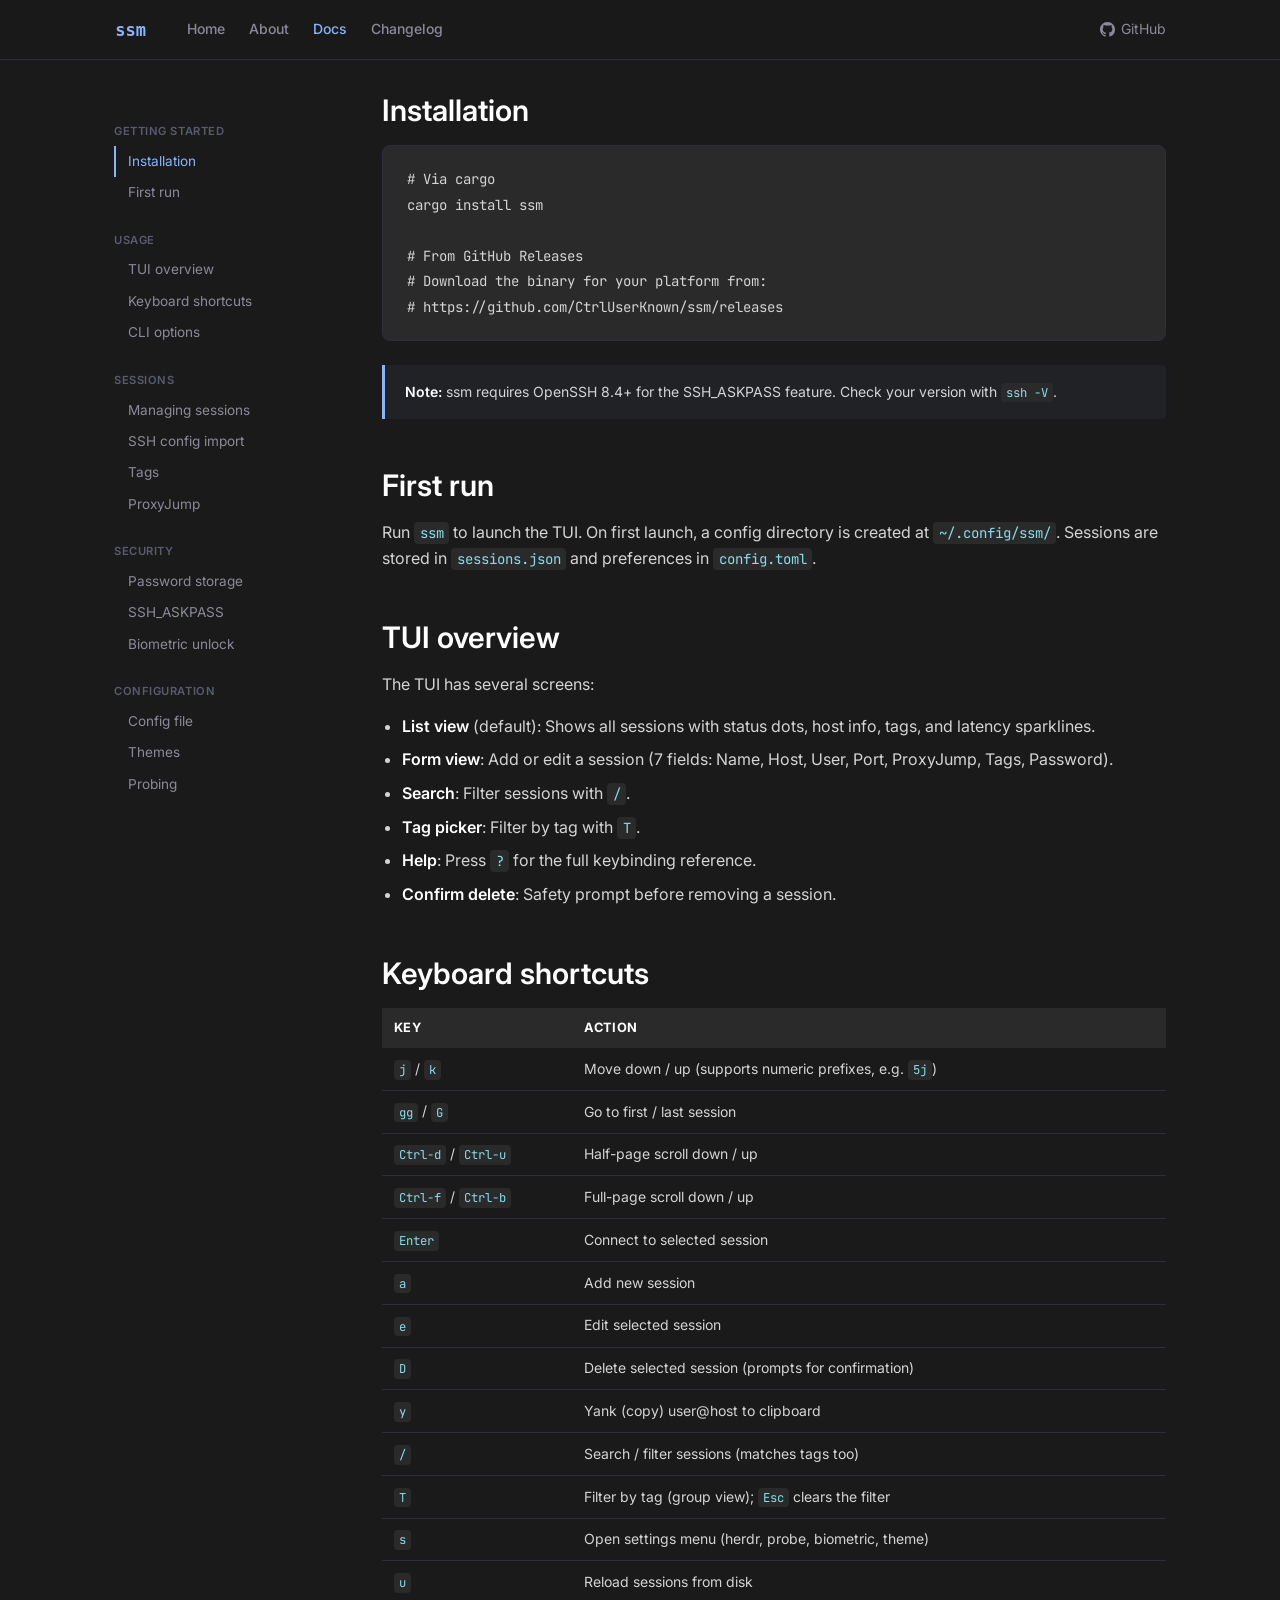
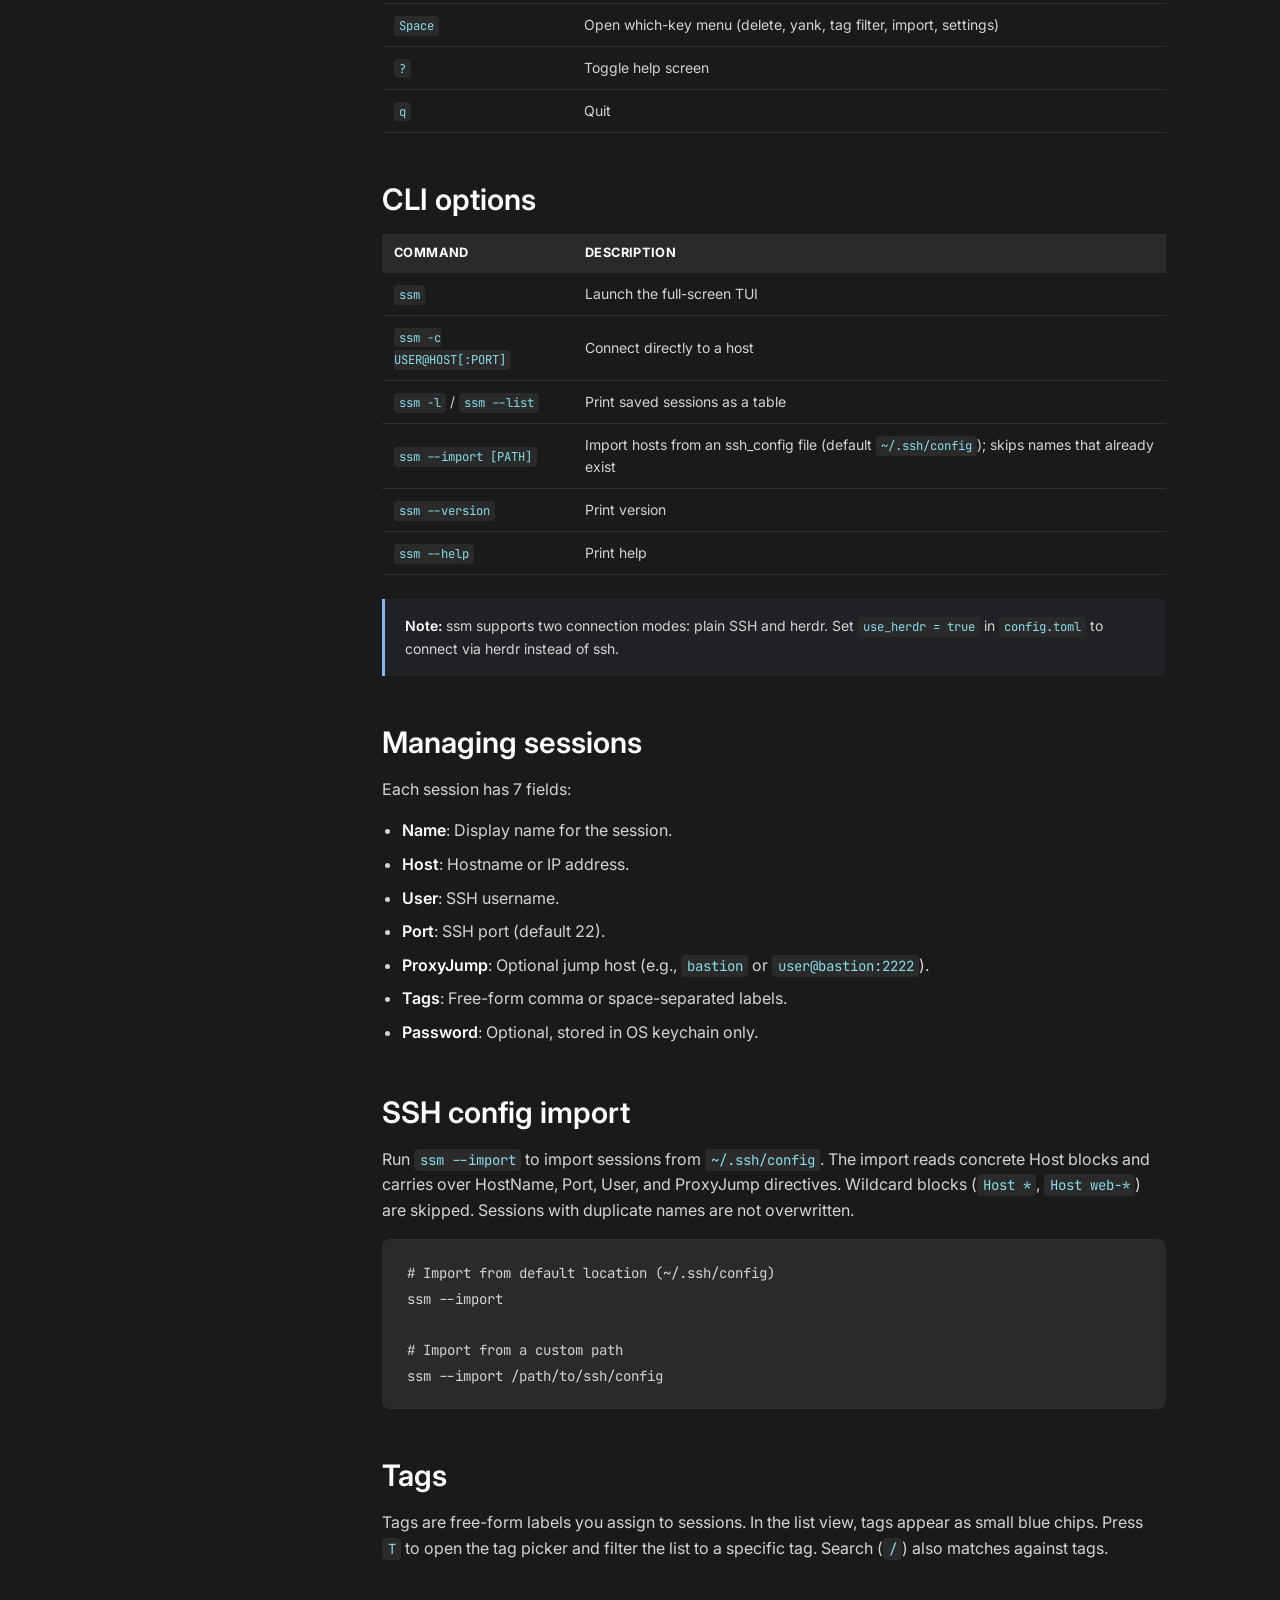
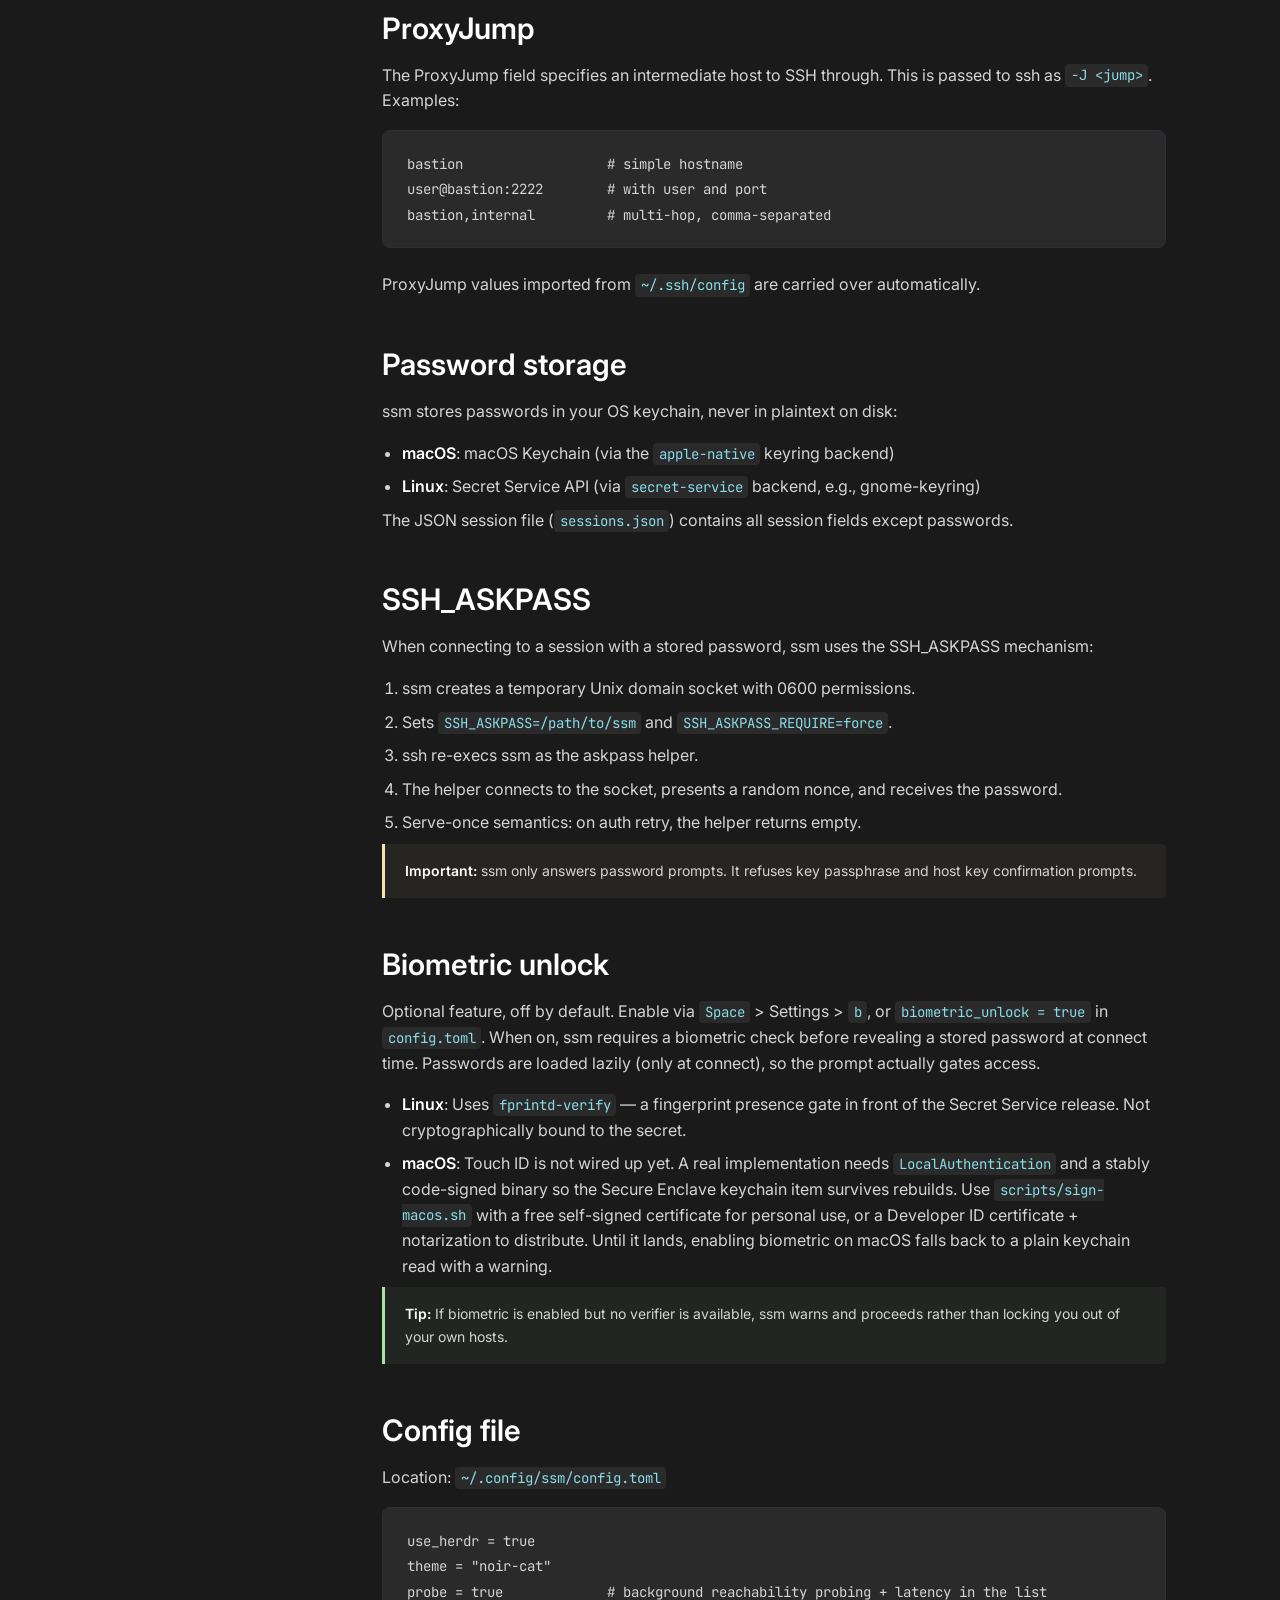
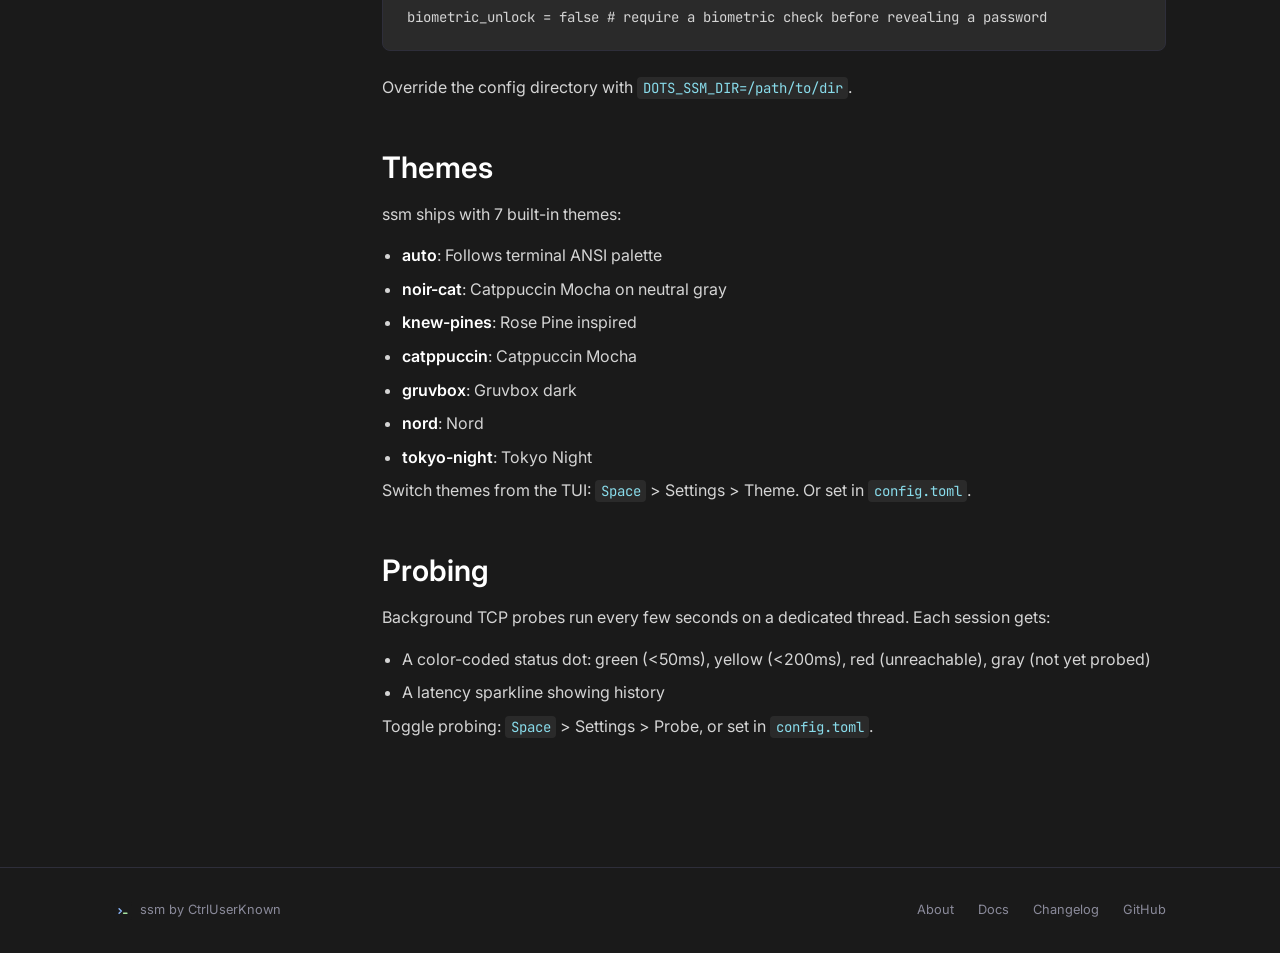
==== commit a04275c1: "Fix TUI demo CSS to match demo.js class names, update docs with full keybindings - Replace old .tui-" ====
--- a/site/docs.html
+++ b/site/docs.html
@@ -129,18 +129,21 @@
                 </tr>
               </thead>
               <tbody>
-                <tr><td><code>j</code> / <code>k</code></td><td>Move down / up</td></tr>
-                <tr><td><code>gg</code> / <code>G</code></td><td>Go to top / bottom</td></tr>
-                <tr><td><code>Ctrl-d</code> / <code>Ctrl-u</code></td><td>Half page down / up</td></tr>
-                <tr><td><code>Enter</code></td><td>Connect to session</td></tr>
+                <tr><td><code>j</code> / <code>k</code></td><td>Move down / up (supports numeric prefixes, e.g. <code>5j</code>)</td></tr>
+                <tr><td><code>gg</code> / <code>G</code></td><td>Go to first / last session</td></tr>
+                <tr><td><code>Ctrl-d</code> / <code>Ctrl-u</code></td><td>Half-page scroll down / up</td></tr>
+                <tr><td><code>Ctrl-f</code> / <code>Ctrl-b</code></td><td>Full-page scroll down / up</td></tr>
+                <tr><td><code>Enter</code></td><td>Connect to selected session</td></tr>
                 <tr><td><code>a</code></td><td>Add new session</td></tr>
                 <tr><td><code>e</code></td><td>Edit selected session</td></tr>
-                <tr><td><code>d</code></td><td>Delete selected session</td></tr>
-                <tr><td><code>y</code></td><td>Yank user@host to clipboard</td></tr>
-                <tr><td><code>/</code></td><td>Search</td></tr>
-                <tr><td><code>T</code></td><td>Tag filter</td></tr>
-                <tr><td><code>Space</code></td><td>Actions menu</td></tr>
-                <tr><td><code>?</code></td><td>Help</td></tr>
+                <tr><td><code>D</code></td><td>Delete selected session (prompts for confirmation)</td></tr>
+                <tr><td><code>y</code></td><td>Yank (copy) user@host to clipboard</td></tr>
+                <tr><td><code>/</code></td><td>Search / filter sessions (matches tags too)</td></tr>
+                <tr><td><code>T</code></td><td>Filter by tag (group view); <code>Esc</code> clears the filter</td></tr>
+                <tr><td><code>s</code></td><td>Open settings menu (herdr, probe, biometric, theme)</td></tr>
+                <tr><td><code>u</code></td><td>Reload sessions from disk</td></tr>
+                <tr><td><code>Space</code></td><td>Open which-key menu (delete, yank, tag filter, import, settings)</td></tr>
+                <tr><td><code>?</code></td><td>Toggle help screen</td></tr>
                 <tr><td><code>q</code></td><td>Quit</td></tr>
               </tbody>
             </table>
@@ -157,14 +160,17 @@
                 </tr>
               </thead>
               <tbody>
-                <tr><td><code>ssm</code></td><td>Launch the TUI</td></tr>
-                <tr><td><code>ssm -c user@host[:port]</code></td><td>Direct connect</td></tr>
-                <tr><td><code>ssm -l</code> / <code>ssm --list</code></td><td>Print sessions table</td></tr>
-                <tr><td><code>ssm --import [path]</code></td><td>Import from ssh_config</td></tr>
-                <tr><td><code>ssm --version</code></td><td>Show version</td></tr>
-                <tr><td><code>ssm --help</code></td><td>Show help</td></tr>
+                <tr><td><code>ssm</code></td><td>Launch the full-screen TUI</td></tr>
+                <tr><td><code>ssm -c USER@HOST[:PORT]</code></td><td>Connect directly to a host</td></tr>
+                <tr><td><code>ssm -l</code> / <code>ssm --list</code></td><td>Print saved sessions as a table</td></tr>
+                <tr><td><code>ssm --import [PATH]</code></td><td>Import hosts from an ssh_config file (default <code>~/.ssh/config</code>); skips names that already exist</td></tr>
+                <tr><td><code>ssm --version</code></td><td>Print version</td></tr>
+                <tr><td><code>ssm --help</code></td><td>Print help</td></tr>
               </tbody>
             </table>
+            <div class="callout callout--info">
+              <strong>Note:</strong> ssm supports two connection modes: plain SSH and herdr. Set <code>use_herdr = true</code> in <code>config.toml</code> to connect via herdr instead of ssh.
+            </div>
           </section>
 
           <!-- ── Managing sessions ──────────────────────────── -->
@@ -239,15 +245,13 @@
           <!-- ── Biometric unlock ───────────────────────────── -->
           <section id="biometric">
             <h2>Biometric unlock</h2>
-            <p>Optional feature, off by default. When enabled, ssm requires biometric verification before releasing a stored password.</p>
-            <ul style="list-style: disc; padding-left: 1.25rem;">
-              <li style="margin-bottom: 0.5rem;"><strong>Linux</strong>: Uses <code>fprintd-verify</code> to check fingerprint presence.</li>
-              <li style="margin-bottom: 0.5rem;"><strong>macOS</strong>: Touch ID support (planned).</li>
-            </ul>
-            <p>Enable in <code>config.toml</code>:</p>
-            <pre><code>biometric = true</code></pre>
+            <p>Optional feature, off by default. Enable via <code>Space</code> &gt; Settings &gt; <code>b</code>, or <code>biometric_unlock = true</code> in <code>config.toml</code>. When on, ssm requires a biometric check before revealing a stored password at connect time. Passwords are loaded lazily (only at connect), so the prompt actually gates access.</p>
+            <ul style="list-style: disc; padding-left: 1.25rem;">
+              <li style="margin-bottom: 0.5rem;"><strong>Linux</strong>: Uses <code>fprintd-verify</code> &mdash; a fingerprint presence gate in front of the Secret Service release. Not cryptographically bound to the secret.</li>
+              <li style="margin-bottom: 0.5rem;"><strong>macOS</strong>: Touch ID is not wired up yet. A real implementation needs <code>LocalAuthentication</code> and a stably code-signed binary so the Secure Enclave keychain item survives rebuilds. Use <code>scripts/sign-macos.sh</code> with a free self-signed certificate for personal use, or a Developer ID certificate + notarization to distribute. Until it lands, enabling biometric on macOS falls back to a plain keychain read with a warning.</li>
+            </ul>
             <div class="callout callout--tip">
-              <strong>Tip:</strong> If biometric is enabled but no verifier is available, ssm warns and proceeds normally.
+              <strong>Tip:</strong> If biometric is enabled but no verifier is available, ssm warns and proceeds rather than locking you out of your own hosts.
             </div>
           </section>
 
@@ -255,10 +259,10 @@
           <section id="config-file">
             <h2>Config file</h2>
             <p>Location: <code>~/.config/ssm/config.toml</code></p>
-            <pre><code>theme = "noir-cat"
-herdr = false
-probe = true
-biometric = false</code></pre>
+            <pre><code>use_herdr = true
+theme = "noir-cat"
+probe = true             # background reachability probing + latency in the list
+biometric_unlock = false # require a biometric check before revealing a password</code></pre>
             <p>Override the config directory with <code>DOTS_SSM_DIR=/path/to/dir</code>.</p>
           </section>
 
--- a/site/css/style.css
+++ b/site/css/style.css
@@ -932,136 +932,320 @@
 
 .tui-demo__body {
   background: #0e0e0e;
-  padding: 1rem;
+  padding: 0;
   font-family: "JetBrains Mono", monospace;
   font-size: 0.7rem;
   line-height: 1.6;
   min-height: 320px;
   color: var(--fg);
-}
-
-.tui-header {
+  overflow: hidden;
+}
+
+/* ssm TUI rendered by demo.js */
+
+.ssm-tui {
+  --ssm-accent: #89b4fa;
+  --ssm-bg: #0e0e0e;
+  display: flex;
+  flex-direction: column;
+  height: 100%;
+  padding: 0.75rem 1rem;
+}
+
+.ssm-header {
   display: flex;
   justify-content: space-between;
+  align-items: center;
   padding-bottom: 0.5rem;
   border-bottom: 1px solid var(--border);
-  margin-bottom: 0.75rem;
-  color: var(--fg-muted);
+  margin-bottom: 0.5rem;
   font-size: 0.65rem;
+  color: var(--fg-muted);
+}
+
+.ssm-header-title {
+  color: #fff;
+  font-weight: 500;
+}
+
+.ssm-version {
+  color: var(--fg-subtle);
+  font-weight: 400;
+}
+
+.ssm-header-theme {
+  color: var(--ssm-accent);
   text-transform: uppercase;
   letter-spacing: 0.04em;
-}
-
-.tui-sessions {
-  display: flex;
-  flex-direction: column;
-  gap: 0.15rem;
-}
-
-.tui-session {
+  font-size: 0.6rem;
+}
+
+.ssm-list-header {
   display: grid;
-  grid-template-columns: 14px 100px 1fr 70px 50px 80px 1fr;
-  gap: 0.5rem;
+  grid-template-columns: 16px 90px 1fr 80px 90px 1fr;
+  gap: 0.4rem;
+  padding: 0.3rem 0.4rem;
+  font-size: 0.6rem;
+  color: var(--fg-subtle);
+  text-transform: uppercase;
+  letter-spacing: 0.04em;
+  border-bottom: 1px solid var(--border);
+}
+
+.ssm-list-body {
+  flex: 1;
+  overflow-y: auto;
+  overflow-x: hidden;
+}
+
+.ssm-row {
+  display: grid;
+  grid-template-columns: 16px 90px 1fr 80px 90px 1fr;
+  gap: 0.4rem;
   padding: 0.2rem 0.4rem;
   border-radius: 3px;
   cursor: pointer;
-  transition: background 0.12s;
-}
-
-.tui-session:hover {
+  transition: background 0.1s;
+  align-items: center;
+  font-size: 0.65rem;
+}
+
+.ssm-row:hover {
   background: rgba(137, 180, 250, 0.06);
 }
 
-.tui-session.selected {
-  background: rgba(137, 180, 250, 0.12);
-}
-
-.tui-session .dot {
-  width: 8px;
-  height: 8px;
+.ssm-row-selected {
+  background: rgba(137, 180, 250, 0.12) !important;
+}
+
+.ssm-cell-status {
+  display: flex;
+  align-items: center;
+  justify-content: center;
+}
+
+.ssm-dot {
+  width: 7px;
+  height: 7px;
   border-radius: 50%;
-  margin-top: 3px;
-}
-
-.tui-session .dot--green {
-  background: var(--green);
-}
-
-.tui-session .dot--yellow {
-  background: var(--yellow);
-}
-
-.tui-session .dot--red {
-  background: var(--red);
-}
-
-.tui-session .dot--gray {
-  background: var(--fg-subtle);
-}
-
-.tui-session .name {
+  flex-shrink: 0;
+}
+
+.ssm-cell-name {
   color: #fff;
-}
-
-.tui-session .host {
-  color: var(--fg-muted);
-}
-
-.tui-session .user {
-  color: var(--fg-muted);
-}
-
-.tui-session .port {
+  font-weight: 500;
+  overflow: hidden;
+  text-overflow: ellipsis;
+  white-space: nowrap;
+}
+
+.ssm-cell-host {
+  color: var(--fg-muted);
+  overflow: hidden;
+  text-overflow: ellipsis;
+  white-space: nowrap;
+}
+
+.ssm-cell-user {
+  color: var(--fg-muted);
+  overflow: hidden;
+  text-overflow: ellipsis;
+  white-space: nowrap;
+}
+
+.ssm-port {
   color: var(--fg-subtle);
 }
 
-.tui-session .tags {
-  display: flex;
-  gap: 0.25rem;
-}
-
-.tui-session .tag {
-  font-size: 0.6rem;
-  padding: 0.05rem 0.35rem;
+.ssm-cell-tags {
+  display: flex;
+  gap: 0.2rem;
+  flex-wrap: nowrap;
+  overflow: hidden;
+}
+
+.ssm-tag {
+  font-size: 0.55rem;
+  padding: 0.05rem 0.3rem;
   border-radius: 3px;
   background: rgba(137, 180, 250, 0.1);
-  color: var(--blue);
-}
-
-.tui-session .latency {
-  color: var(--fg-subtle);
-  font-size: 0.65rem;
-}
-
-.tui-sparkline {
+  color: var(--ssm-accent);
+  white-space: nowrap;
+  flex-shrink: 0;
+}
+
+.ssm-cell-spark {
+  display: flex;
+  align-items: center;
+  gap: 0.4rem;
+  overflow: hidden;
+}
+
+.ssm-sparkline {
   display: flex;
   gap: 1px;
   align-items: flex-end;
   height: 12px;
-}
-
-.tui-sparkline span {
+  flex-shrink: 0;
+}
+
+.ssm-spark-bar {
   width: 3px;
   border-radius: 1px;
-  transition: height 0.3s;
-}
-
-.tui-footer {
+  transition: height 0.3s ease;
+}
+
+.ssm-latency {
+  font-size: 0.6rem;
+  color: var(--fg-subtle);
+  white-space: nowrap;
+}
+
+.ssm-latency-down {
+  color: var(--red);
+}
+
+.ssm-footer {
   display: flex;
   justify-content: space-between;
+  align-items: center;
   padding-top: 0.5rem;
   border-top: 1px solid var(--border);
-  margin-top: 0.75rem;
+  margin-top: 0.5rem;
+  font-size: 0.6rem;
   color: var(--fg-subtle);
-  font-size: 0.6rem;
-}
-
-.tui-footer kbd {
+}
+
+.ssm-footer-keys kbd {
   background: var(--bg-overlay);
-  padding: 0.1rem 0.3rem;
+  padding: 0.05rem 0.25rem;
   border-radius: 2px;
   border: 1px solid var(--border);
   font-family: "JetBrains Mono", monospace;
+  font-size: 0.55rem;
+  margin: 0 0.1rem;
+}
+
+.ssm-footer-theme {
+  color: var(--ssm-accent);
+  text-transform: uppercase;
+  letter-spacing: 0.04em;
+  font-size: 0.55rem;
+}
+
+.ssm-highlight {
+  background: rgba(249, 226, 175, 0.25);
+  color: #fff;
+  border-radius: 2px;
+  padding: 0 1px;
+}
+
+.ssm-flash {
+  position: absolute;
+  bottom: 0;
+  left: 0;
+  right: 0;
+  background: rgba(166, 227, 161, 0.12);
+  color: var(--green);
+  padding: 0.4rem 0.75rem;
+  font-size: 0.6rem;
+  border-top: 1px solid rgba(166, 227, 161, 0.2);
+  animation: flash-in 0.15s ease;
+}
+
+@keyframes flash-in {
+  from { opacity: 0; transform: translateY(4px); }
+  to { opacity: 1; transform: translateY(0); }
+}
+
+.ssm-actions-overlay {
+  position: absolute;
+  inset: 0;
+  background: rgba(0, 0, 0, 0.6);
+  display: flex;
+  align-items: center;
+  justify-content: center;
+  z-index: 10;
+  animation: fade-in 0.12s ease;
+}
+
+@keyframes fade-in {
+  from { opacity: 0; }
+  to { opacity: 1; }
+}
+
+.ssm-actions-menu {
+  background: var(--bg-surface);
+  border: 1px solid var(--border);
+  border-radius: var(--radius);
+  padding: 1rem;
+  min-width: 220px;
+  box-shadow: 0 12px 40px rgba(0, 0, 0, 0.5);
+}
+
+.ssm-actions-title {
+  font-size: 0.65rem;
+  color: var(--fg-muted);
+  margin-bottom: 0.75rem;
+  padding-bottom: 0.5rem;
+  border-bottom: 1px solid var(--border);
+}
+
+.ssm-actions-title strong {
+  color: #fff;
+}
+
+.ssm-actions-item {
+  display: flex;
+  align-items: center;
+  gap: 0.5rem;
+  padding: 0.35rem 0.5rem;
+  border-radius: 4px;
+  font-size: 0.65rem;
+  color: var(--fg);
+  cursor: pointer;
+  transition: background 0.1s;
+}
+
+.ssm-actions-item:hover {
+  background: rgba(137, 180, 250, 0.1);
+}
+
+.ssm-action-key {
+  font-size: 0.55rem;
+  color: var(--fg-subtle);
+  background: var(--bg-overlay);
+  padding: 0.1rem 0.3rem;
+  border-radius: 3px;
+  border: 1px solid var(--border);
+  min-width: 24px;
+  text-align: center;
+}
+
+.ssm-actions-dismiss {
+  font-size: 0.55rem;
+  color: var(--fg-subtle);
+  margin-top: 0.5rem;
+  padding-top: 0.5rem;
+  border-top: 1px solid var(--border);
+}
+
+.ssm-search-input-wrap {
+  display: flex;
+  align-items: center;
+  gap: 0.25rem;
+  color: var(--green);
+  font-size: 0.6rem;
+}
+
+.ssm-search-input {
+  background: transparent;
+  border: none;
+  color: var(--fg);
+  font-family: "JetBrains Mono", monospace;
+  font-size: 0.6rem;
+  outline: none;
+  width: 120px;
 }
 
 /* ── Animations ───────────────────────────────────────────── */
@@ -1174,12 +1358,13 @@
     display: none;
   }
 
-  .tui-session {
-    grid-template-columns: 10px 80px 1fr 60px 1fr;
-  }
-
-  .tui-session .port,
-  .tui-session .latency {
+  .ssm-list-header,
+  .ssm-row {
+    grid-template-columns: 12px 70px 1fr 70px 1fr;
+  }
+
+  .ssm-cell-user,
+  .ssm-cell-tags {
     display: none;
   }
 }
